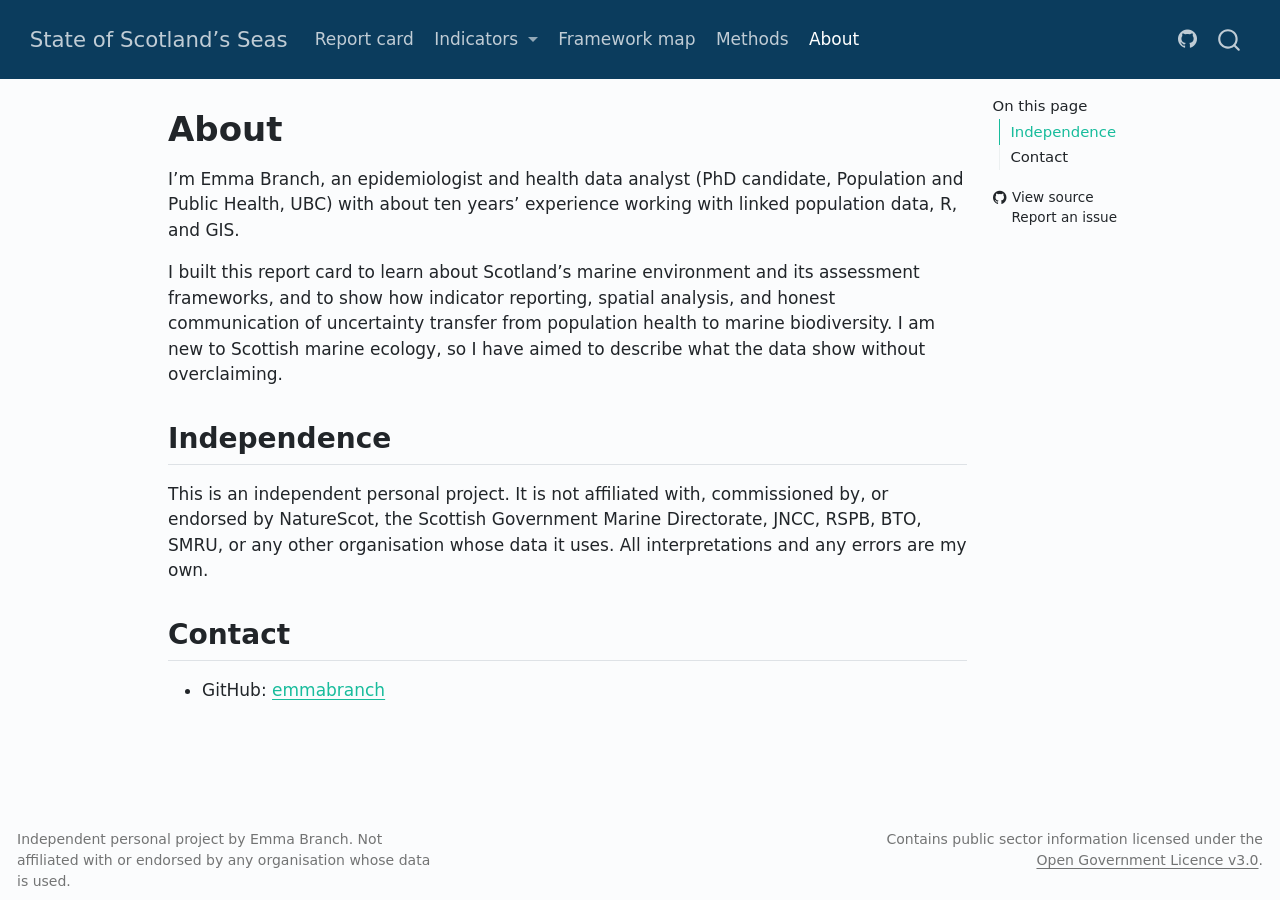
==== about.html @ c6d7379c "Built site for gh-pages" ====
<!DOCTYPE html>
<html xmlns="http://www.w3.org/1999/xhtml" lang="en" xml:lang="en"><head>

<meta charset="utf-8">
<meta name="generator" content="quarto-1.11.9">

<meta name="viewport" content="width=device-width, initial-scale=1.0, user-scalable=yes">


<title>About – State of Scotland’s Seas</title>
<style>
/* Default styles provided by pandoc.
** See https://pandoc.org/MANUAL.html#variables-for-html for config info.
*/
span.smallcaps{font-variant: small-caps;}
div.columns{display: flex; gap: 1.5em;}
div.column{flex: auto;}
@media screen {
div.columns{gap: min(4vw, 1.5em);}
div.column{overflow-x: auto;}
}
div.hanging-indent{margin-left: 1.5em; text-indent: -1.5em;}
ul.task-list{list-style: none;}
ul.task-list li input[type="checkbox"] {
  width: 0.8em;
  margin: 0 0.8em 0.2em -1em; /* quarto-specific, see https://github.com/quarto-dev/quarto-cli/issues/4556 */ 
  vertical-align: middle;
}
</style>


<script src="site_libs/quarto-nav/quarto-nav.js"></script>
<script src="site_libs/quarto-nav/headroom.min.js"></script>
<script src="site_libs/clipboard/clipboard.min.js"></script>
<script src="site_libs/quarto-search/autocomplete.umd.js"></script>
<script src="site_libs/quarto-search/fuse.min.js"></script>
<script src="site_libs/quarto-search/quarto-search.js"></script>
<meta name="quarto:offset" content="./">
<script src="site_libs/quarto-html/quarto.js" type="module"></script>
<script src="site_libs/quarto-html/tabsets/tabsets.js" type="module"></script>
<script src="site_libs/quarto-html/scrollable-regions/scrollable-regions.js" type="module"></script>
<script src="site_libs/quarto-html/popper.min.js"></script>
<script src="site_libs/quarto-html/tippy.umd.min.js"></script>
<script src="site_libs/quarto-html/anchor.min.js"></script>
<link href="site_libs/quarto-html/tippy.css" rel="stylesheet">
<link href="site_libs/quarto-html/quarto-syntax-highlighting-63b5708e65d6cd79cd7618c58d0c21e7.css" rel="stylesheet" id="quarto-text-highlighting-styles">
<script src="site_libs/bootstrap/bootstrap.min.js"></script>
<link href="site_libs/bootstrap/bootstrap-icons.css" rel="stylesheet">
<link href="site_libs/bootstrap/bootstrap-83af075ef87e82be695936d5cdf263b5.min.css" rel="stylesheet" append-hash="true" id="quarto-bootstrap" data-mode="light">
<script id="quarto-search-options" type="application/json">{
  "location": "navbar",
  "copy-button": false,
  "collapse-after": 3,
  "panel-placement": "end",
  "type": "overlay",
  "limit": 50,
  "keyboard-shortcut": [
    "f",
    "/",
    "s"
  ],
  "show-item-context": false,
  "language": {
    "search-no-results-text": "No results",
    "search-matching-documents-text": "matching documents",
    "search-copy-link-title": "Copy link to search",
    "search-hide-matches-text": "Hide additional matches",
    "search-more-match-text": "more match in this document",
    "search-more-matches-text": "more matches in this document",
    "search-clear-button-title": "Clear",
    "search-text-placeholder": "",
    "search-detached-cancel-button-title": "Cancel",
    "search-submit-button-title": "Submit",
    "search-label": "Search"
  }
}</script>
<style>html{ scroll-behavior: smooth; }</style>


<meta property="og:title" content="About – State of Scotland’s Seas">
<meta property="og:description" content="An independent indicator report card for Scotland’s seas, built from open data.">
<meta property="og:site_name" content="State of Scotland’s Seas">
</head>

<body class="nav-fixed quarto-light"><a id="quarto-skip-link" class="visually-hidden-focusable" href="#quarto-document-content">Skip to main content</a>

<div id="quarto-search-results"></div>
  <header id="quarto-header" class="headroom fixed-top">
    <nav class="navbar navbar-expand-lg " data-bs-theme="dark" aria-label="Site">
      <div class="navbar-container container-fluid">
      <div class="navbar-brand-container mx-auto">
    <a class="navbar-brand" href="./index.html">
    <span class="navbar-title">State of Scotland’s Seas</span>
    </a>
  </div>
          <button class="navbar-toggler" type="button" data-bs-toggle="collapse" data-bs-target="#navbarCollapse" aria-controls="navbarCollapse" aria-expanded="false" aria-label="Toggle navigation" onclick="if (window.quartoToggleHeadroom) { window.quartoToggleHeadroom(); }">
  <span class="navbar-toggler-icon"></span>
</button>
          <div class="collapse navbar-collapse" id="navbarCollapse">
            <ul class="navbar-nav navbar-nav-scroll me-auto">
  <li class="nav-item">
    <a class="nav-link" href="./index.html"> 
<span class="menu-text">Report card</span></a>
  </li>  
  <li class="nav-item dropdown ">
    <a class="nav-link dropdown-toggle" href="#" id="nav-menu-indicators" role="link" data-bs-toggle="dropdown" aria-expanded="false">
 <span class="menu-text">Indicators</span>
    </a>
    <ul class="dropdown-menu" aria-labelledby="nav-menu-indicators">    
        <li>
    <a class="dropdown-item" href="./indicators/seabirds.html">
 <span class="dropdown-text">Seabirds after avian flu (deep dive)</span></a>
  </li>  
        <li>
    <a class="dropdown-item" href="./indicators/seals.html">
 <span class="dropdown-text">Seals</span></a>
  </li>  
        <li>
    <a class="dropdown-item" href="./indicators/salmon.html">
 <span class="dropdown-text">Wild salmon</span></a>
  </li>  
        <li>
    <a class="dropdown-item" href="./indicators/sea-temperature.html">
 <span class="dropdown-text">Sea temperature</span></a>
  </li>  
        <li>
    <a class="dropdown-item" href="./indicators/mpas.html">
 <span class="dropdown-text">MPA coverage and 30x30</span></a>
  </li>  
    </ul>
  </li>
  <li class="nav-item">
    <a class="nav-link" href="./framework.html"> 
<span class="menu-text">Framework map</span></a>
  </li>  
  <li class="nav-item">
    <a class="nav-link" href="./methods.html"> 
<span class="menu-text">Methods</span></a>
  </li>  
  <li class="nav-item">
    <a class="nav-link active" href="./about.html" aria-current="page"> 
<span class="menu-text">About</span></a>
  </li>  
</ul>
            <ul class="navbar-nav navbar-nav-scroll ms-auto">
  <li class="nav-item compact">
    <a class="nav-link" href="https://github.com/emmabranch/scotland-seas-indicators"> <i class="bi bi-github" role="img" aria-label="GitHub repository">
</i> 
<span class="menu-text"></span></a>
  </li>  
</ul>
          </div> <!-- /navcollapse -->
            <div class="quarto-navbar-tools">
</div>
            <div id="quarto-search" class="" title="Search"></div>
      </div> <!-- /container-fluid -->
    </nav>
</header>
<!-- content -->
<div id="quarto-content" class="quarto-container page-columns page-rows-contents page-layout-article page-navbar">
<!-- sidebar -->
<!-- margin-sidebar -->
    <div id="quarto-margin-sidebar" class="sidebar margin-sidebar">
        <nav id="TOC" role="doc-toc" aria-labelledby="toc-title" class="toc-active">
    <h2 id="toc-title">On this page</h2>
   
  <ul class="collapse">
  <li><a href="#independence" id="toc-independence" class="nav-link active" data-scroll-target="#independence">Independence</a></li>
  <li><a href="#contact" id="toc-contact" class="nav-link" data-scroll-target="#contact">Contact</a></li>
  </ul>
<div class="toc-actions"><ul class="collapse"><li><a href="https://github.com/emmabranch/scotland-seas-indicators/blob/main/about.qmd" class="toc-action"><i class="bi bi-github"></i>View source</a></li><li><a href="https://github.com/emmabranch/scotland-seas-indicators/issues/new" class="toc-action"><i class="bi empty"></i>Report an issue</a></li></ul></div></nav>
    </div>
<!-- main -->
<main class="content" id="quarto-document-content" tabindex="-1">

<header id="title-block-header" class="quarto-title-block default">
<div class="quarto-title">
<h1 class="title">About</h1>
</div>



<div class="quarto-title-meta">

    
  
    
  </div>
  


</header>


<p>I’m Emma Branch, an epidemiologist and health data analyst (PhD candidate, Population and Public Health, UBC) with about ten years’ experience working with linked population data, R, and GIS.</p>
<p>I built this report card to learn about Scotland’s marine environment and its assessment frameworks, and to show how indicator reporting, spatial analysis, and honest communication of uncertainty transfer from population health to marine biodiversity. I am new to Scottish marine ecology, so I have aimed to describe what the data show without overclaiming.</p>
<section id="independence" class="level2">
<h2 class="anchored" data-anchor-id="independence">Independence</h2>
<p>This is an independent personal project. It is not affiliated with, commissioned by, or endorsed by NatureScot, the Scottish Government Marine Directorate, JNCC, RSPB, BTO, SMRU, or any other organisation whose data it uses. All interpretations and any errors are my own.</p>
</section>
<section id="contact" class="level2">
<h2 class="anchored" data-anchor-id="contact">Contact</h2>
<ul>
<li>GitHub: <a href="https://github.com/emmabranch">emmabranch</a></li>
</ul>


</section>

<a onclick="window.scrollTo(0, 0); return false;" role="button" id="quarto-back-to-top"><i class="bi bi-arrow-up"></i> Back to top</a></main> <!-- /main -->
<script id="quarto-html-after-body" type="application/javascript">
  window.document.addEventListener("DOMContentLoaded", function (event) {
    const icon = "";
    const anchorJS = new window.AnchorJS();
    anchorJS.options = {
      placement: 'right',
      icon: icon
    };
    anchorJS.add('.anchored');
    const isCodeAnnotation = (el) => {
      for (const clz of el.classList) {
        if (clz.startsWith('code-annotation-')) {                     
          return true;
        }
      }
      return false;
    }
    const onCopySuccess = function(e) {
      // button target
      const button = e.trigger;
      // don't keep focus
      button.blur();
      // flash "checked"
      button.classList.add('code-copy-button-checked');
      var currentTitle = button.getAttribute("title");
      button.setAttribute("title", "Copied!");
      let tooltip;
      if (window.bootstrap) {
        button.setAttribute("data-bs-toggle", "tooltip");
        button.setAttribute("data-bs-placement", "left");
        button.setAttribute("data-bs-title", "Copied!");
        tooltip = new bootstrap.Tooltip(button, 
          { trigger: "manual", 
            customClass: "code-copy-button-tooltip",
            offset: [0, -8]});
        tooltip.show();    
      }
      setTimeout(function() {
        if (tooltip) {
          tooltip.hide();
          button.removeAttribute("data-bs-title");
          button.removeAttribute("data-bs-toggle");
          button.removeAttribute("data-bs-placement");
        }
        button.setAttribute("title", currentTitle);
        button.classList.remove('code-copy-button-checked');
      }, 1000);
      // clear code selection
      e.clearSelection();
    }
    const getTextToCopy = function(trigger) {
      const outerScaffold = trigger.parentElement.cloneNode(true);
      const codeEl = outerScaffold.querySelector('code');
      for (const childEl of codeEl.children) {
        if (isCodeAnnotation(childEl)) {
          childEl.remove();
        }
      }
      return codeEl.innerText;
    }
    const clipboard = new window.ClipboardJS('.code-copy-button:not([data-in-quarto-modal])', {
      text: getTextToCopy
    });
    clipboard.on('success', onCopySuccess);
    if (window.document.getElementById('quarto-embedded-source-code-modal')) {
      const clipboardModal = new window.ClipboardJS('.code-copy-button[data-in-quarto-modal]', {
        text: getTextToCopy,
        container: window.document.getElementById('quarto-embedded-source-code-modal')
      });
      clipboardModal.on('success', onCopySuccess);
    }
      var localhostRegex = new RegExp(/^(?:http|https):\/\/localhost\:?[0-9]*\//);
      var mailtoRegex = new RegExp(/^mailto:/);
        var filterRegex = new RegExp("https:\/\/emmabranch\.github\.io\/scotland-seas-indicators");
      const newWindowLabel = "(opens in a new tab)";
      const newWindowNoteId = "quarto-ext-newwindow-label";
      // Links reference one hidden label through aria-describedby, so the
      // announcement never changes their accessible name.
      var describeNewWindow = (link) => {
        if (!window.document.getElementById(newWindowNoteId)) {
          var newWindowNote = window.document.createElement("span");
          newWindowNote.id = newWindowNoteId;
          newWindowNote.hidden = true;
          newWindowNote.textContent = newWindowLabel;
          window.document.body.appendChild(newWindowNote);
        }
        var describedBy = (link.getAttribute("aria-describedby") || "").split(/\s+/).filter(Boolean);
        if (!describedBy.includes(newWindowNoteId)) {
          describedBy.push(newWindowNoteId);
          link.setAttribute("aria-describedby", describedBy.join(" "));
        }
      }
      var isInternal = (href) => {
          return filterRegex.test(href) || localhostRegex.test(href) || mailtoRegex.test(href);
      }
      // Inspect non-navigation links and adorn them if external
      window.quartoDecorateExternalLinks = function (root) {
     var links = (root || window.document).querySelectorAll('a[href]:not(.nav-link):not(.navbar-brand):not(.toc-action):not(.sidebar-link):not(.sidebar-item-toggle):not(.pagination-link):not(.no-external):not([aria-hidden]):not(.dropdown-item):not(.quarto-navigation-tool):not(.about-link)');
      for (var i=0; i<links.length; i++) {
        const link = links[i];
        if (!isInternal(link.href)) {
          // undo the damage that might have been done by quarto-nav.js in the case of
          // links that we want to consider external
          if (link.dataset.originalHref !== undefined) {
            link.href = link.dataset.originalHref;
          }
            // target, if specified
            link.setAttribute("target", "_blank");
            if (link.getAttribute("rel") === null) {
              link.setAttribute("rel", "noopener");
            }
            describeNewWindow(link);
          if (!link.classList.contains('no-external-icon')) {
          }
        }
      }
      };
      window.quartoDecorateExternalLinks(window.document);
    // Esc closes the popup (WCAG 1.4.13) and focus leaving both trigger and
    // popup closes it (WCAG 2.4.11); tippy handles neither for interactive popups.
    const hideOnEscAndFocusOut = {
      name: 'hideOnEscAndFocusOut',
      defaultValue: true,
      fn(instance) {
        const dismiss = () => {
          // A show scheduled by the trigger delay would otherwise reopen it
          instance.clearDelayTimeouts();
          instance.hide();
        };
        const onKeyDown = (event) => {
          if (event.key !== 'Escape') {
            return;
          }
          // Keep Esc from also reaching page handlers (e.g. reveal.js overview),
          // except an open reveal.js slide menu, which Esc should close too.
          // The menu handles keys only when its keyboard option is on.
          const menuHandlesEsc = window.Reveal?.getPlugin?.('menu')?.isOpen() &&
            window.Reveal.getConfig().menu?.keyboard !== false;
          if (!menuHandlesEsc) {
            event.stopPropagation();
          }
          if (instance.popper.contains(window.document.activeElement)) {
            // Disabled while refocusing so the focus trigger does not reopen it
            instance.disable();
            instance.reference.focus();
            instance.enable();
          }
          dismiss();
        };
        const onFocusOut = (event) => {
          const target = event.relatedTarget;
          if (target && !instance.reference.contains(target) &&
              !instance.popper.contains(target)) {
            dismiss();
          }
        };
        // On the trigger too: a click trigger (code-annotations: select) has no
        // blur handling. Attached for the instance's lifetime so leaving the
        // trigger also cancels a show still pending on the trigger delay.
        instance.reference.addEventListener('focusout', onFocusOut);
        return {
          onShow() {
            window.document.addEventListener('keydown', onKeyDown, true);
            instance.popper.addEventListener('focusout', onFocusOut);
          },
          onHide() {
            window.document.removeEventListener('keydown', onKeyDown, true);
            instance.popper.removeEventListener('focusout', onFocusOut);
          },
          onDestroy() {
            instance.reference.removeEventListener('focusout', onFocusOut);
          },
        };
      },
    };
    function tippyHover(el, contentFn, onTriggerFn, onUntriggerFn) {
      const config = {
        allowHTML: true,
        maxWidth: 500,
        delay: 100,
        arrow: false,
        appendTo: function(el) {
            return el.parentElement;
        },
        interactive: true,
        interactiveBorder: 10,
        theme: 'quarto',
        placement: 'bottom-start',
        plugins: [hideOnEscAndFocusOut],
      };
      if (contentFn) {
        config.content = contentFn;
      }
      if (onTriggerFn) {
        config.onTrigger = onTriggerFn;
      }
      if (onUntriggerFn) {
        config.onUntrigger = onUntriggerFn;
      }
      window.tippy(el, config); 
    }
    const noterefs = window.document.querySelectorAll('a[role="doc-noteref"]');
    for (var i=0; i<noterefs.length; i++) {
      const ref = noterefs[i];
      tippyHover(ref, function() {
        // use id or data attribute instead here
        let href = ref.getAttribute('data-footnote-href') || ref.getAttribute('href');
        try { href = new URL(href).hash; } catch {}
        const id = href.replace(/^#\/?/, "");
        const note = window.document.getElementById(id);
        if (note) {
          return note.innerHTML;
        } else {
          return "";
        }
      });
    }
    const xrefs = window.document.querySelectorAll('a.quarto-xref');
    const processXRef = (id, note) => {
      // Strip column container classes
      const stripColumnClz = (el) => {
        el.classList.remove("page-full", "page-columns");
        if (el.children) {
          for (const child of el.children) {
            stripColumnClz(child);
          }
        }
      }
      stripColumnClz(note)
      if (id === null || id.startsWith('sec-')) {
        // Special case sections, only their first couple elements
        const container = document.createElement("div");
        if (note.children && note.children.length > 2) {
          container.appendChild(note.children[0].cloneNode(true));
          for (let i = 1; i < note.children.length; i++) {
            const child = note.children[i];
            if (child.tagName === "P" && child.innerText === "") {
              continue;
            } else {
              container.appendChild(child.cloneNode(true));
              break;
            }
          }
          if (window.Quarto?.typesetMath) {
            window.Quarto.typesetMath(container);
          }
          return container.innerHTML
        } else {
          if (window.Quarto?.typesetMath) {
            window.Quarto.typesetMath(note);
          }
          return note.innerHTML;
        }
      } else {
        // Remove any anchor links if they are present
        const anchorLink = note.querySelector('a.anchorjs-link');
        if (anchorLink) {
          anchorLink.remove();
        }
        if (window.Quarto?.typesetMath) {
          window.Quarto.typesetMath(note);
        }
        if (note.classList.contains("callout")) {
          return note.outerHTML;
        } else {
          return note.innerHTML;
        }
      }
    }
    for (var i=0; i<xrefs.length; i++) {
      const xref = xrefs[i];
      tippyHover(xref, undefined, function(instance) {
        instance.disable();
        let url = xref.getAttribute('href');
        let hash = undefined; 
        if (url.startsWith('#')) {
          hash = url;
        } else {
          try { hash = new URL(url).hash; } catch {}
        }
        if (hash) {
          const id = hash.replace(/^#\/?/, "");
          const note = window.document.getElementById(id);
          if (note !== null) {
            try {
              const html = processXRef(id, note.cloneNode(true));
              instance.setContent(html);
            } finally {
              instance.enable();
              instance.show();
            }
          } else {
            // See if we can fetch this
            fetch(url.split('#')[0])
            .then(res => res.text())
            .then(html => {
              const parser = new DOMParser();
              const htmlDoc = parser.parseFromString(html, "text/html");
              const note = htmlDoc.getElementById(id);
              if (note !== null) {
                const html = processXRef(id, note);
                instance.setContent(html);
              } 
            }).finally(() => {
              instance.enable();
              instance.show();
            });
          }
        } else {
          // See if we can fetch a full url (with no hash to target)
          // This is a special case and we should probably do some content thinning / targeting
          fetch(url)
          .then(res => res.text())
          .then(html => {
            const parser = new DOMParser();
            const htmlDoc = parser.parseFromString(html, "text/html");
            const note = htmlDoc.querySelector('main.content');
            if (note !== null) {
              // This should only happen for chapter cross references
              // (since there is no id in the URL)
              // remove the first header
              if (note.children.length > 0 && note.children[0].tagName === "HEADER") {
                note.children[0].remove();
              }
              const html = processXRef(null, note);
              instance.setContent(html);
            } 
          }).finally(() => {
            instance.enable();
            instance.show();
          });
        }
      }, function(instance) {
      });
    }
        let selectedAnnoteEl;
        const selectorForAnnotation = ( cell, annotation) => {
          let cellAttr = 'data-code-cell="' + cell + '"';
          let lineAttr = 'data-code-annotation="' +  annotation + '"';
          const selector = 'span[' + cellAttr + '][' + lineAttr + ']';
          return selector;
        }
        const selectCodeLines = (annoteEl) => {
          const doc = window.document;
          const targetCell = annoteEl.getAttribute("data-target-cell");
          const targetAnnotation = annoteEl.getAttribute("data-target-annotation");
          const annoteSpan = window.document.querySelector(selectorForAnnotation(targetCell, targetAnnotation));
          const lines = annoteSpan.getAttribute("data-code-lines").split(",");
          const lineIds = lines.map((line) => {
            return targetCell + "-" + line;
          })
          // Each band is positioned against its own containing block, which is
          // not the offsetParent of the lines, so place it from client rects.
          const placeBand = (band, firstEl, lastEl, codeBlock) => {
            const container = band.offsetParent;
            if (container === null) {
              return;
            }
            const containerRect = container.getBoundingClientRect();
            // Reveal.js scales slides with a transform, so convert client
            // pixels back to the CSS pixels of the container.
            const scale = containerRect.height / container.offsetHeight || 1;
            const firstRect = firstEl.getBoundingClientRect();
            const lastRect = lastEl.getBoundingClientRect();
            const top = (firstRect.top - containerRect.top) / scale - container.clientTop + container.scrollTop;
            const height = (lastRect.bottom - firstRect.top) / scale;
            band.style.top = top - 2 + "px";
            band.style.height = height + 4 + "px";
            if (codeBlock) {
              // Without the copy button wrapper, the containing block is wider
              // than the code block, so span the code block explicitly.
              const blockRect = codeBlock.getBoundingClientRect();
              band.style.left = (blockRect.left - containerRect.left) / scale - container.clientLeft + container.scrollLeft + "px";
              band.style.width = blockRect.width / scale + "px";
            }
          };
          if (lineIds.length > 0) {
            const el = window.document.getElementById(lineIds[0]);
            const lastEl = window.document.getElementById(lineIds[lineIds.length - 1]);
            const parent = el.parentElement.parentElement;
            // cook up a div (if necessary) and position it
            let div = window.document.getElementById("code-annotation-line-highlight");
            if (div === null) {
              div = window.document.createElement("div");
              div.setAttribute("id", "code-annotation-line-highlight");
              div.style.position = 'absolute';
              parent.appendChild(div);
            }
            placeBand(div, el, lastEl, parent.closest("div.sourceCode") || parent);
            let gutterDiv = window.document.getElementById("code-annotation-line-highlight-gutter");
            if (gutterDiv === null) {
              gutterDiv = window.document.createElement("div");
              gutterDiv.setAttribute("id", "code-annotation-line-highlight-gutter");
              gutterDiv.style.position = 'absolute';
              const codeCell = window.document.getElementById(targetCell);
              const gutter = codeCell.querySelector('.code-annotation-gutter');
              gutter.appendChild(gutterDiv);
            }
            placeBand(gutterDiv, el, lastEl);
            selectedAnnoteEl = annoteEl;
          }
        };
        const unselectCodeLines = () => {
          const elementsIds = ["code-annotation-line-highlight", "code-annotation-line-highlight-gutter"];
          elementsIds.forEach((elId) => {
            const div = window.document.getElementById(elId);
            if (div) {
              div.remove();
            }
          });
          selectedAnnoteEl = undefined;
        };
          // Handle positioning of the toggle
      window.addEventListener(
        "resize",
        throttle(() => {
          elRect = undefined;
          if (selectedAnnoteEl) {
            selectCodeLines(selectedAnnoteEl);
          }
        }, 10)
      );
      function throttle(fn, ms) {
      let throttle = false;
      let timer;
        return (...args) => {
          if(!throttle) { // first call gets through
              fn.apply(this, args);
              throttle = true;
          } else { // all the others get throttled
              if(timer) clearTimeout(timer); // cancel #2
              timer = setTimeout(() => {
                fn.apply(this, args);
                timer = throttle = false;
              }, ms);
          }
        };
      }
        // Attach click handler to the DT
        const annoteDls = window.document.querySelectorAll('dt[data-target-cell]');
        for (const annoteDlNode of annoteDls) {
          annoteDlNode.addEventListener('click', (event) => {
            const clickedEl = event.target;
            if (clickedEl !== selectedAnnoteEl) {
              unselectCodeLines();
              const activeEl = window.document.querySelector('dt[data-target-cell].code-annotation-active');
              if (activeEl) {
                activeEl.classList.remove('code-annotation-active');
              }
              selectCodeLines(clickedEl);
              clickedEl.classList.add('code-annotation-active');
            } else {
              // Unselect the line
              unselectCodeLines();
              clickedEl.classList.remove('code-annotation-active');
            }
          });
        }
    const findCites = (el) => {
      const parentEl = el.parentElement;
      if (parentEl) {
        const cites = parentEl.dataset.cites;
        if (cites) {
          return {
            el,
            cites: cites.split(' ')
          };
        } else {
          return findCites(el.parentElement)
        }
      } else {
        return undefined;
      }
    };
    var bibliorefs = window.document.querySelectorAll('a[role="doc-biblioref"]');
    for (var i=0; i<bibliorefs.length; i++) {
      const ref = bibliorefs[i];
      const citeInfo = findCites(ref);
      if (citeInfo) {
        tippyHover(citeInfo.el, function() {
          var popup = window.document.createElement('div');
          citeInfo.cites.forEach(function(cite) {
            var citeDiv = window.document.createElement('div');
            citeDiv.classList.add('hanging-indent');
            citeDiv.classList.add('csl-entry');
            var biblioDiv = window.document.getElementById('ref-' + cite);
            if (biblioDiv) {
              citeDiv.innerHTML = biblioDiv.innerHTML;
            }
            popup.appendChild(citeDiv);
          });
          return popup.innerHTML;
        });
      }
    }
  });
  </script>
  <script type="application/javascript">
  window.quartoScrollableRegionsLabels = {"code":"Scrollable code","output":"Scrollable output"};
  </script>
</div> <!-- /content -->
<footer class="footer">
  <div class="nav-footer">
    <div class="nav-footer-left">
<p>Independent personal project by Emma Branch. Not affiliated with or endorsed by any organisation whose data is used.</p>
</div>   
    <div class="nav-footer-center">
      &nbsp;
    <div class="toc-actions d-sm-block d-md-none"><ul><li><a href="https://github.com/emmabranch/scotland-seas-indicators/blob/main/about.qmd" class="toc-action"><i class="bi bi-github"></i>View source</a></li><li><a href="https://github.com/emmabranch/scotland-seas-indicators/issues/new" class="toc-action"><i class="bi empty"></i>Report an issue</a></li></ul></div></div>
    <div class="nav-footer-right">
<p>Contains public sector information licensed under the <a href="https://www.nationalarchives.gov.uk/doc/open-government-licence/version/3/">Open Government Licence v3.0</a>.</p>
</div>
  </div>
</footer>




<script src="site_libs/quarto-html/zenscroll-min.js"></script>
</body></html>
---- site_libs/quarto-html/tippy.css ----
.tippy-box[data-animation=fade][data-state=hidden]{opacity:0}[data-tippy-root]{max-width:calc(100vw - 10px)}.tippy-box{position:relative;background-color:#333;color:#fff;border-radius:4px;font-size:14px;line-height:1.4;white-space:normal;outline:0;transition-property:transform,visibility,opacity}.tippy-box[data-placement^=top]>.tippy-arrow{bottom:0}.tippy-box[data-placement^=top]>.tippy-arrow:before{bottom:-7px;left:0;border-width:8px 8px 0;border-top-color:initial;transform-origin:center top}.tippy-box[data-placement^=bottom]>.tippy-arrow{top:0}.tippy-box[data-placement^=bottom]>.tippy-arrow:before{top:-7px;left:0;border-width:0 8px 8px;border-bottom-color:initial;transform-origin:center bottom}.tippy-box[data-placement^=left]>.tippy-arrow{right:0}.tippy-box[data-placement^=left]>.tippy-arrow:before{border-width:8px 0 8px 8px;border-left-color:initial;right:-7px;transform-origin:center left}.tippy-box[data-placement^=right]>.tippy-arrow{left:0}.tippy-box[data-placement^=right]>.tippy-arrow:before{left:-7px;border-width:8px 8px 8px 0;border-right-color:initial;transform-origin:center right}.tippy-box[data-inertia][data-state=visible]{transition-timing-function:cubic-bezier(.54,1.5,.38,1.11)}.tippy-arrow{width:16px;height:16px;color:#333}.tippy-arrow:before{content:"";position:absolute;border-color:transparent;border-style:solid}.tippy-content{position:relative;padding:5px 9px;z-index:1}
---- site_libs/quarto-html/quarto-syntax-highlighting-63b5708e65d6cd79cd7618c58d0c21e7.css ----
/* quarto syntax highlight colors */
:root {
  --quarto-hl-ot-color: #003B4F;
  --quarto-hl-at-color: #657422;
  --quarto-hl-ss-color: #20794D;
  --quarto-hl-an-color: #5E5E5E;
  --quarto-hl-fu-color: #4758AB;
  --quarto-hl-st-color: #20794D;
  --quarto-hl-cf-color: #003B4F;
  --quarto-hl-op-color: #5E5E5E;
  --quarto-hl-er-color: #AD0000;
  --quarto-hl-bn-color: #AD0000;
  --quarto-hl-al-color: #AD0000;
  --quarto-hl-va-color: #111111;
  --quarto-hl-bu-color: inherit;
  --quarto-hl-ex-color: inherit;
  --quarto-hl-pp-color: #AD0000;
  --quarto-hl-in-color: #5E5E5E;
  --quarto-hl-vs-color: #20794D;
  --quarto-hl-wa-color: #5E5E5E;
  --quarto-hl-do-color: #5E5E5E;
  --quarto-hl-im-color: #00769E;
  --quarto-hl-ch-color: #20794D;
  --quarto-hl-dt-color: #AD0000;
  --quarto-hl-fl-color: #AD0000;
  --quarto-hl-co-color: #5E5E5E;
  --quarto-hl-cv-color: #5E5E5E;
  --quarto-hl-cn-color: #8f5902;
  --quarto-hl-sc-color: #5E5E5E;
  --quarto-hl-dv-color: #AD0000;
  --quarto-hl-kw-color: #003B4F;
}

/* other quarto variables */
:root {
  --quarto-font-monospace: SFMono-Regular, Menlo, Monaco, Consolas, "Liberation Mono", "Courier New", monospace;
}

/* syntax highlight based on Pandoc's rules */
pre > code.sourceCode > span {
  color: #003B4F;
}

code.sourceCode > span {
  color: #003B4F;
}

div.sourceCode,
div.sourceCode pre.sourceCode {
  color: #003B4F;
}

/* Normal */
code span {
  color: #003B4F;
}

/* Alert */
code span.al {
  color: #AD0000;
  font-style: inherit;
}

/* Annotation */
code span.an {
  color: #5E5E5E;
  font-style: inherit;
}

/* Attribute */
code span.at {
  color: #657422;
  font-style: inherit;
}

/* BaseN */
code span.bn {
  color: #AD0000;
  font-style: inherit;
}

/* BuiltIn */
code span.bu {
  font-style: inherit;
}

/* ControlFlow */
code span.cf {
  color: #003B4F;
  font-weight: bold;
  font-style: inherit;
}

/* Char */
code span.ch {
  color: #20794D;
  font-style: inherit;
}

/* Constant */
code span.cn {
  color: #8f5902;
  font-style: inherit;
}

/* Comment */
code span.co {
  color: #5E5E5E;
  font-style: inherit;
}

/* CommentVar */
code span.cv {
  color: #5E5E5E;
  font-style: italic;
}

/* Documentation */
code span.do {
  color: #5E5E5E;
  font-style: italic;
}

/* DataType */
code span.dt {
  color: #AD0000;
  font-style: inherit;
}

/* DecVal */
code span.dv {
  color: #AD0000;
  font-style: inherit;
}

/* Error */
code span.er {
  color: #AD0000;
  font-style: inherit;
}

/* Extension */
code span.ex {
  font-style: inherit;
}

/* Float */
code span.fl {
  color: #AD0000;
  font-style: inherit;
}

/* Function */
code span.fu {
  color: #4758AB;
  font-style: inherit;
}

/* Import */
code span.im {
  color: #00769E;
  font-style: inherit;
}

/* Information */
code span.in {
  color: #5E5E5E;
  font-style: inherit;
}

/* Keyword */
code span.kw {
  color: #003B4F;
  font-weight: bold;
  font-style: inherit;
}

/* Operator */
code span.op {
  color: #5E5E5E;
  font-style: inherit;
}

/* Other */
code span.ot {
  color: #003B4F;
  font-style: inherit;
}

/* Preprocessor */
code span.pp {
  color: #AD0000;
  font-style: inherit;
}

/* SpecialChar */
code span.sc {
  color: #5E5E5E;
  font-style: inherit;
}

/* SpecialString */
code span.ss {
  color: #20794D;
  font-style: inherit;
}

/* String */
code span.st {
  color: #20794D;
  font-style: inherit;
}

/* Variable */
code span.va {
  color: #111111;
  font-style: inherit;
}

/* VerbatimString */
code span.vs {
  color: #20794D;
  font-style: inherit;
}

/* Warning */
code span.wa {
  color: #5E5E5E;
  font-style: italic;
}

.prevent-inlining {
  content: "</";
}

/*# sourceMappingURL=054cc16b9e9817627be6994582d2ffb5.css.map */
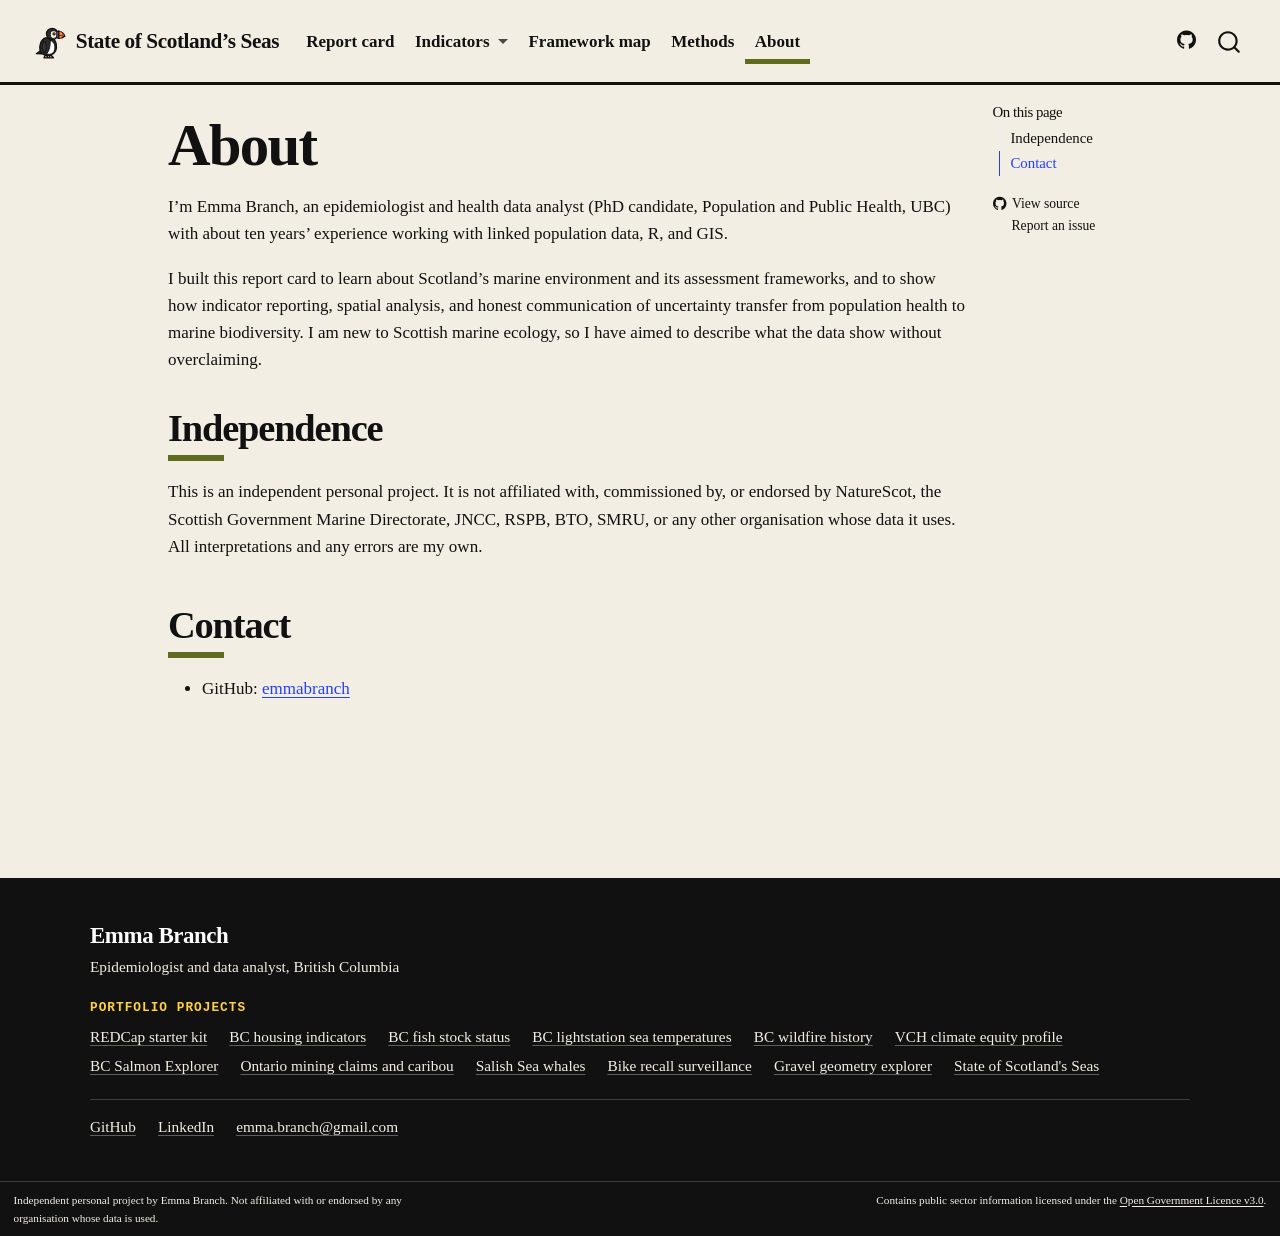
==== commit 2bf7a52e: "Built site for gh-pages" ====
--- a/about.html
+++ b/about.html
@@ -36,6 +36,7 @@
 <script src="site_libs/quarto-search/fuse.min.js"></script>
 <script src="site_libs/quarto-search/quarto-search.js"></script>
 <meta name="quarto:offset" content="./">
+<link href="./images/favicon.png" rel="icon" type="image/png">
 <script src="site_libs/quarto-html/quarto.js" type="module"></script>
 <script src="site_libs/quarto-html/tabsets/tabsets.js" type="module"></script>
 <script src="site_libs/quarto-html/scrollable-regions/scrollable-regions.js" type="module"></script>
@@ -43,10 +44,14 @@
 <script src="site_libs/quarto-html/tippy.umd.min.js"></script>
 <script src="site_libs/quarto-html/anchor.min.js"></script>
 <link href="site_libs/quarto-html/tippy.css" rel="stylesheet">
-<link href="site_libs/quarto-html/quarto-syntax-highlighting-63b5708e65d6cd79cd7618c58d0c21e7.css" rel="stylesheet" id="quarto-text-highlighting-styles">
+<link href="site_libs/quarto-html/quarto-syntax-highlighting-06df27c8158acedd5d263560cd4ba62e.css" rel="stylesheet" class="quarto-color-scheme" id="quarto-text-highlighting-styles">
+<link href="site_libs/quarto-html/quarto-syntax-highlighting-dark-07e23dae4c3757ea2bcd5d8a79ca1ee5.css" rel="stylesheet" class="quarto-color-scheme quarto-color-alternate" id="quarto-text-highlighting-styles">
+<link href="site_libs/quarto-html/quarto-syntax-highlighting-06df27c8158acedd5d263560cd4ba62e.css" rel="stylesheet" class="quarto-color-scheme-extra" id="quarto-text-highlighting-styles">
 <script src="site_libs/bootstrap/bootstrap.min.js"></script>
 <link href="site_libs/bootstrap/bootstrap-icons.css" rel="stylesheet">
-<link href="site_libs/bootstrap/bootstrap-83af075ef87e82be695936d5cdf263b5.min.css" rel="stylesheet" append-hash="true" id="quarto-bootstrap" data-mode="light">
+<link href="site_libs/bootstrap/bootstrap-646fb0223a8783aa45ebb05f2837dc05.min.css" rel="stylesheet" append-hash="true" class="quarto-color-scheme" id="quarto-bootstrap" data-mode="light">
+<link href="site_libs/bootstrap/bootstrap-dark-37dc364990e45e0e0a51f37c552e62ef.min.css" rel="stylesheet" append-hash="true" class="quarto-color-scheme quarto-color-alternate" id="quarto-bootstrap" data-mode="light">
+<link href="site_libs/bootstrap/bootstrap-646fb0223a8783aa45ebb05f2837dc05.min.css" rel="stylesheet" append-hash="true" class="quarto-color-scheme-extra" id="quarto-bootstrap" data-mode="light">
 <script id="quarto-search-options" type="application/json">{
   "location": "navbar",
   "copy-button": false,
@@ -89,6 +94,10 @@
     <nav class="navbar navbar-expand-lg " data-bs-theme="dark" aria-label="Site">
       <div class="navbar-container container-fluid">
       <div class="navbar-brand-container mx-auto">
+    <a href="./index.html" class="navbar-brand navbar-brand-logo">
+    <img src="./images/motif.svg" alt="" class="navbar-logo light-content">
+    <img src="./images/motif.svg" alt="" class="navbar-logo dark-content">
+    </a>
     <a class="navbar-brand" href="./index.html">
     <span class="navbar-title">State of Scotland’s Seas</span>
     </a>
@@ -110,6 +119,10 @@
         <li>
     <a class="dropdown-item" href="./indicators/seabirds.html">
  <span class="dropdown-text">Seabirds after avian flu (deep dive)</span></a>
+  </li>  
+        <li>
+    <a class="dropdown-item" href="./indicators/seabird-story.html">
+ <span class="dropdown-text">↳ The outbreak, colony by colony (story)</span></a>
   </li>  
         <li>
     <a class="dropdown-item" href="./indicators/seals.html">
@@ -207,7 +220,83 @@
 
 </section>
 
-<a onclick="window.scrollTo(0, 0); return false;" role="button" id="quarto-back-to-top"><i class="bi bi-arrow-up"></i> Back to top</a></main> <!-- /main -->
+</main> <!-- /main -->
+<!-- Shared portfolio footer. Master copy: /Users/ecox/projects/_brand-kit/footer.html -->
+<footer class="eb-footer" role="contentinfo">
+  <div class="eb-footer-inner">
+    <div class="eb-footer-name">Emma Branch</div>
+    <div class="eb-footer-tag">Epidemiologist and data analyst, British Columbia</div>
+    <div class="eb-footer-heading">Portfolio projects</div>
+    <nav class="eb-footer-projects" aria-label="Portfolio projects">
+      <a href="https://emmabranch.github.io/redcap-starter-kit/">REDCap starter kit</a>
+      <a href="https://emmabranch.github.io/bc-housing-indicators/">BC housing indicators</a>
+      <a href="https://emmabranch.github.io/bc-fish-stock-status/">BC fish stock status</a>
+      <a href="https://emmabranch.github.io/bc-lightstation-qc/">BC lightstation sea temperatures</a>
+      <a href="https://emmabranch.github.io/bc-wildfire-bigquery/">BC wildfire history</a>
+      <a href="https://emmabranch.github.io/vch-climate-equity-profile/">VCH climate equity profile</a>
+      <a href="https://emmabranch.shinyapps.io/bc-salmon-explorer">BC Salmon Explorer</a>
+      <a href="https://emmabranch.github.io/ontario-claims-caribou/">Ontario mining claims and caribou</a>
+      <a href="https://emmabranch.github.io/salish-sea-whales/">Salish Sea whales</a>
+      <a href="https://emmabranch.github.io/bike-recall-surveillance/">Bike recall surveillance</a>
+      <a href="https://emmabranch.github.io/gravel-geometry/">Gravel geometry explorer</a>
+      <a href="https://emmabranch.github.io/scotland-seas-indicators/">State of Scotland's Seas</a>
+    </nav>
+    <div class="eb-footer-contact">
+      <a href="https://github.com/emmabranch">GitHub</a>
+      <a href="https://www.linkedin.com/in/embranch/">LinkedIn</a>
+      <a href="mailto:emma.branch@gmail.com">emma.branch@gmail.com</a>
+    </div>
+  </div>
+</footer>
+<script>
+  /* Quarto places included HTML inside the page layout. Move the top bar
+     and footer to the edges of the page so they span the full width. */
+  document.addEventListener("DOMContentLoaded", function () {
+    var bar = document.querySelector(".eb-topbar");
+    if (bar) document.body.insertBefore(bar, document.body.firstChild);
+    /* Optional hero for single-page reports (report-hero.html): put it
+       straight after the top bar, above the report itself. */
+    var rhero = document.querySelector(".eb-report-hero");
+    if (rhero) {
+      if (bar) bar.parentNode.insertBefore(rhero, bar.nextSibling);
+      else document.body.insertBefore(rhero, document.body.firstChild);
+      document.body.classList.add("has-report-hero");
+      /* The report card is lifted over the hero, which makes each section's
+         offsetTop relative to the card instead of the page. Quarto's table of
+         contents reads offsetTop, so give each section its true page position. */
+      document.querySelectorAll("main.content section[id]").forEach(function (sec) {
+        Object.defineProperty(sec, "offsetTop", {
+          configurable: true,
+          get: function () { return this.getBoundingClientRect().top + window.scrollY; }
+        });
+      });
+      /* Optional background stripes drawn by R inside the report
+         (a div with class "eb-hero-stripes"): move them into the hero. */
+      var stripes = document.querySelector(".eb-hero-stripes");
+      if (stripes) { stripes.classList.add("hero-bg"); rhero.insertBefore(stripes, rhero.firstChild); }
+    }
+    var foot = document.querySelector(".eb-footer");
+    if (foot) {
+      /* On websites, put it just above Quarto's own footer (which holds the
+         project disclaimer); otherwise at the very end of the page. */
+      var qfoot = document.querySelector("footer.footer");
+      if (qfoot) qfoot.parentNode.insertBefore(foot, qfoot);
+      else document.body.appendChild(foot);
+    }
+    /* On phones, close the navbar menu after a link is tapped. Links to a
+       section of the same page don't reload it, so the menu would stay open. */
+    document.querySelectorAll(".navbar-collapse .nav-link:not(.dropdown-toggle)").forEach(function (link) {
+      link.addEventListener("click", function () {
+        var menu = document.querySelector(".navbar-collapse.show");
+        if (menu && window.bootstrap) window.bootstrap.Collapse.getOrCreateInstance(menu).hide();
+      });
+    });
+    /* Hide Quarto's empty footer columns so they don't add space on phones */
+    document.querySelectorAll(".nav-footer-left, .nav-footer-right").forEach(function (el) {
+      if (!el.children.length && !el.textContent.replace(/[\s\u00a0]/g, "")) el.style.display = "none";
+    });
+  });
+</script>
 <script id="quarto-html-after-body" type="application/javascript">
   window.document.addEventListener("DOMContentLoaded", function (event) {
     const icon = "";
--- a/site_libs/quarto-html/quarto-syntax-highlighting-06df27c8158acedd5d263560cd4ba62e.css
+++ b/site_libs/quarto-html/quarto-syntax-highlighting-06df27c8158acedd5d263560cd4ba62e.css
@@ -0,0 +1,236 @@
+/* quarto syntax highlight colors */
+:root {
+  --quarto-hl-ot-color: #003B4F;
+  --quarto-hl-at-color: #657422;
+  --quarto-hl-ss-color: #20794D;
+  --quarto-hl-an-color: #5E5E5E;
+  --quarto-hl-fu-color: #4758AB;
+  --quarto-hl-st-color: #20794D;
+  --quarto-hl-cf-color: #003B4F;
+  --quarto-hl-op-color: #5E5E5E;
+  --quarto-hl-er-color: #AD0000;
+  --quarto-hl-bn-color: #AD0000;
+  --quarto-hl-al-color: #AD0000;
+  --quarto-hl-va-color: #111111;
+  --quarto-hl-bu-color: inherit;
+  --quarto-hl-ex-color: inherit;
+  --quarto-hl-pp-color: #AD0000;
+  --quarto-hl-in-color: #5E5E5E;
+  --quarto-hl-vs-color: #20794D;
+  --quarto-hl-wa-color: #5E5E5E;
+  --quarto-hl-do-color: #5E5E5E;
+  --quarto-hl-im-color: #00769E;
+  --quarto-hl-ch-color: #20794D;
+  --quarto-hl-dt-color: #AD0000;
+  --quarto-hl-fl-color: #AD0000;
+  --quarto-hl-co-color: #5E5E5E;
+  --quarto-hl-cv-color: #5E5E5E;
+  --quarto-hl-cn-color: #8f5902;
+  --quarto-hl-sc-color: #5E5E5E;
+  --quarto-hl-dv-color: #AD0000;
+  --quarto-hl-kw-color: #003B4F;
+}
+
+/* other quarto variables */
+:root {
+  --quarto-font-monospace: "Space Mono";
+}
+
+/* syntax highlight based on Pandoc's rules */
+pre > code.sourceCode > span {
+  color: #003B4F;
+}
+
+code.sourceCode > span {
+  color: #003B4F;
+}
+
+div.sourceCode,
+div.sourceCode pre.sourceCode {
+  color: #003B4F;
+}
+
+/* Normal */
+code span {
+  color: #003B4F;
+}
+
+/* Alert */
+code span.al {
+  color: #AD0000;
+  font-style: inherit;
+}
+
+/* Annotation */
+code span.an {
+  color: #5E5E5E;
+  font-style: inherit;
+}
+
+/* Attribute */
+code span.at {
+  color: #657422;
+  font-style: inherit;
+}
+
+/* BaseN */
+code span.bn {
+  color: #AD0000;
+  font-style: inherit;
+}
+
+/* BuiltIn */
+code span.bu {
+  font-style: inherit;
+}
+
+/* ControlFlow */
+code span.cf {
+  color: #003B4F;
+  font-weight: bold;
+  font-style: inherit;
+}
+
+/* Char */
+code span.ch {
+  color: #20794D;
+  font-style: inherit;
+}
+
+/* Constant */
+code span.cn {
+  color: #8f5902;
+  font-style: inherit;
+}
+
+/* Comment */
+code span.co {
+  color: #5E5E5E;
+  font-style: inherit;
+}
+
+/* CommentVar */
+code span.cv {
+  color: #5E5E5E;
+  font-style: italic;
+}
+
+/* Documentation */
+code span.do {
+  color: #5E5E5E;
+  font-style: italic;
+}
+
+/* DataType */
+code span.dt {
+  color: #AD0000;
+  font-style: inherit;
+}
+
+/* DecVal */
+code span.dv {
+  color: #AD0000;
+  font-style: inherit;
+}
+
+/* Error */
+code span.er {
+  color: #AD0000;
+  font-style: inherit;
+}
+
+/* Extension */
+code span.ex {
+  font-style: inherit;
+}
+
+/* Float */
+code span.fl {
+  color: #AD0000;
+  font-style: inherit;
+}
+
+/* Function */
+code span.fu {
+  color: #4758AB;
+  font-style: inherit;
+}
+
+/* Import */
+code span.im {
+  color: #00769E;
+  font-style: inherit;
+}
+
+/* Information */
+code span.in {
+  color: #5E5E5E;
+  font-style: inherit;
+}
+
+/* Keyword */
+code span.kw {
+  color: #003B4F;
+  font-weight: bold;
+  font-style: inherit;
+}
+
+/* Operator */
+code span.op {
+  color: #5E5E5E;
+  font-style: inherit;
+}
+
+/* Other */
+code span.ot {
+  color: #003B4F;
+  font-style: inherit;
+}
+
+/* Preprocessor */
+code span.pp {
+  color: #AD0000;
+  font-style: inherit;
+}
+
+/* SpecialChar */
+code span.sc {
+  color: #5E5E5E;
+  font-style: inherit;
+}
+
+/* SpecialString */
+code span.ss {
+  color: #20794D;
+  font-style: inherit;
+}
+
+/* String */
+code span.st {
+  color: #20794D;
+  font-style: inherit;
+}
+
+/* Variable */
+code span.va {
+  color: #111111;
+  font-style: inherit;
+}
+
+/* VerbatimString */
+code span.vs {
+  color: #20794D;
+  font-style: inherit;
+}
+
+/* Warning */
+code span.wa {
+  color: #5E5E5E;
+  font-style: italic;
+}
+
+.prevent-inlining {
+  content: "</";
+}
+
+/*# sourceMappingURL=2a093eb6cdbb5c6c673d89a5b4a1d6cd.css.map */
--- a/site_libs/quarto-html/quarto-syntax-highlighting-dark-07e23dae4c3757ea2bcd5d8a79ca1ee5.css
+++ b/site_libs/quarto-html/quarto-syntax-highlighting-dark-07e23dae4c3757ea2bcd5d8a79ca1ee5.css
@@ -0,0 +1,219 @@
+/* quarto syntax highlight colors */
+:root {
+  --quarto-hl-al-color: #f07178;
+  --quarto-hl-an-color: #d4d0ab;
+  --quarto-hl-at-color: #00e0e0;
+  --quarto-hl-bn-color: #d4d0ab;
+  --quarto-hl-bu-color: #abe338;
+  --quarto-hl-ch-color: #abe338;
+  --quarto-hl-co-color: #f8f8f2;
+  --quarto-hl-cv-color: #ffd700;
+  --quarto-hl-cn-color: #ffd700;
+  --quarto-hl-cf-color: #ffa07a;
+  --quarto-hl-dt-color: #ffa07a;
+  --quarto-hl-dv-color: #d4d0ab;
+  --quarto-hl-do-color: #f8f8f2;
+  --quarto-hl-er-color: #f07178;
+  --quarto-hl-ex-color: #00e0e0;
+  --quarto-hl-fl-color: #d4d0ab;
+  --quarto-hl-fu-color: #ffa07a;
+  --quarto-hl-im-color: #abe338;
+  --quarto-hl-in-color: #d4d0ab;
+  --quarto-hl-kw-color: #ffa07a;
+  --quarto-hl-op-color: #ffa07a;
+  --quarto-hl-ot-color: #00e0e0;
+  --quarto-hl-pp-color: #dcc6e0;
+  --quarto-hl-re-color: #00e0e0;
+  --quarto-hl-sc-color: #abe338;
+  --quarto-hl-ss-color: #abe338;
+  --quarto-hl-st-color: #abe338;
+  --quarto-hl-va-color: #00e0e0;
+  --quarto-hl-vs-color: #abe338;
+  --quarto-hl-wa-color: #dcc6e0;
+}
+
+/* other quarto variables */
+:root {
+  --quarto-font-monospace: "Space Mono";
+}
+
+/* syntax highlight based on Pandoc's rules */
+pre > code.sourceCode > span {
+  color: #f8f8f2;
+}
+
+code.sourceCode > span {
+  color: #f8f8f2;
+}
+
+div.sourceCode,
+div.sourceCode pre.sourceCode {
+  color: #f8f8f2;
+}
+
+/* Normal */
+code span {
+  color: #f8f8f2;
+}
+
+/* Alert */
+code span.al {
+  color: #f07178;
+}
+
+/* Annotation */
+code span.an {
+  color: #d4d0ab;
+}
+
+/* Attribute */
+code span.at {
+  color: #00e0e0;
+}
+
+/* BaseN */
+code span.bn {
+  color: #d4d0ab;
+}
+
+/* BuiltIn */
+code span.bu {
+  color: #abe338;
+}
+
+/* ControlFlow */
+code span.cf {
+  font-weight: bold;
+  color: #ffa07a;
+}
+
+/* Char */
+code span.ch {
+  color: #abe338;
+}
+
+/* Constant */
+code span.cn {
+  color: #ffd700;
+}
+
+/* Comment */
+code span.co {
+  font-style: italic;
+  color: #f8f8f2;
+}
+
+/* CommentVar */
+code span.cv {
+  color: #ffd700;
+}
+
+/* Documentation */
+code span.do {
+  color: #f8f8f2;
+}
+
+/* DataType */
+code span.dt {
+  color: #ffa07a;
+}
+
+/* DecVal */
+code span.dv {
+  color: #d4d0ab;
+}
+
+/* Error */
+code span.er {
+  color: #f07178;
+  text-decoration: underline;
+}
+
+/* Extension */
+code span.ex {
+  font-weight: bold;
+  color: #00e0e0;
+}
+
+/* Float */
+code span.fl {
+  color: #d4d0ab;
+}
+
+/* Function */
+code span.fu {
+  color: #ffa07a;
+}
+
+/* Import */
+code span.im {
+  color: #abe338;
+}
+
+/* Information */
+code span.in {
+  color: #d4d0ab;
+}
+
+/* Keyword */
+code span.kw {
+  font-weight: bold;
+  color: #ffa07a;
+}
+
+/* Operator */
+code span.op {
+  color: #ffa07a;
+}
+
+/* Other */
+code span.ot {
+  color: #00e0e0;
+}
+
+/* Preprocessor */
+code span.pp {
+  color: #dcc6e0;
+}
+
+/* RegionMarker */
+code span.re {
+  background-color: #f8f8f2;
+  color: #00e0e0;
+}
+
+/* SpecialChar */
+code span.sc {
+  color: #abe338;
+}
+
+/* SpecialString */
+code span.ss {
+  color: #abe338;
+}
+
+/* String */
+code span.st {
+  color: #abe338;
+}
+
+/* Variable */
+code span.va {
+  color: #00e0e0;
+}
+
+/* VerbatimString */
+code span.vs {
+  color: #abe338;
+}
+
+/* Warning */
+code span.wa {
+  color: #dcc6e0;
+}
+
+.prevent-inlining {
+  content: "</";
+}
+
+/*# sourceMappingURL=e473a0e6814d218c1ffd6fdf0954c491.css.map */
--- a/site_libs/quarto-html/quarto-syntax-highlighting-06df27c8158acedd5d263560cd4ba62e.css
+++ b/site_libs/quarto-html/quarto-syntax-highlighting-06df27c8158acedd5d263560cd4ba62e.css
@@ -0,0 +1,236 @@
+/* quarto syntax highlight colors */
+:root {
+  --quarto-hl-ot-color: #003B4F;
+  --quarto-hl-at-color: #657422;
+  --quarto-hl-ss-color: #20794D;
+  --quarto-hl-an-color: #5E5E5E;
+  --quarto-hl-fu-color: #4758AB;
+  --quarto-hl-st-color: #20794D;
+  --quarto-hl-cf-color: #003B4F;
+  --quarto-hl-op-color: #5E5E5E;
+  --quarto-hl-er-color: #AD0000;
+  --quarto-hl-bn-color: #AD0000;
+  --quarto-hl-al-color: #AD0000;
+  --quarto-hl-va-color: #111111;
+  --quarto-hl-bu-color: inherit;
+  --quarto-hl-ex-color: inherit;
+  --quarto-hl-pp-color: #AD0000;
+  --quarto-hl-in-color: #5E5E5E;
+  --quarto-hl-vs-color: #20794D;
+  --quarto-hl-wa-color: #5E5E5E;
+  --quarto-hl-do-color: #5E5E5E;
+  --quarto-hl-im-color: #00769E;
+  --quarto-hl-ch-color: #20794D;
+  --quarto-hl-dt-color: #AD0000;
+  --quarto-hl-fl-color: #AD0000;
+  --quarto-hl-co-color: #5E5E5E;
+  --quarto-hl-cv-color: #5E5E5E;
+  --quarto-hl-cn-color: #8f5902;
+  --quarto-hl-sc-color: #5E5E5E;
+  --quarto-hl-dv-color: #AD0000;
+  --quarto-hl-kw-color: #003B4F;
+}
+
+/* other quarto variables */
+:root {
+  --quarto-font-monospace: "Space Mono";
+}
+
+/* syntax highlight based on Pandoc's rules */
+pre > code.sourceCode > span {
+  color: #003B4F;
+}
+
+code.sourceCode > span {
+  color: #003B4F;
+}
+
+div.sourceCode,
+div.sourceCode pre.sourceCode {
+  color: #003B4F;
+}
+
+/* Normal */
+code span {
+  color: #003B4F;
+}
+
+/* Alert */
+code span.al {
+  color: #AD0000;
+  font-style: inherit;
+}
+
+/* Annotation */
+code span.an {
+  color: #5E5E5E;
+  font-style: inherit;
+}
+
+/* Attribute */
+code span.at {
+  color: #657422;
+  font-style: inherit;
+}
+
+/* BaseN */
+code span.bn {
+  color: #AD0000;
+  font-style: inherit;
+}
+
+/* BuiltIn */
+code span.bu {
+  font-style: inherit;
+}
+
+/* ControlFlow */
+code span.cf {
+  color: #003B4F;
+  font-weight: bold;
+  font-style: inherit;
+}
+
+/* Char */
+code span.ch {
+  color: #20794D;
+  font-style: inherit;
+}
+
+/* Constant */
+code span.cn {
+  color: #8f5902;
+  font-style: inherit;
+}
+
+/* Comment */
+code span.co {
+  color: #5E5E5E;
+  font-style: inherit;
+}
+
+/* CommentVar */
+code span.cv {
+  color: #5E5E5E;
+  font-style: italic;
+}
+
+/* Documentation */
+code span.do {
+  color: #5E5E5E;
+  font-style: italic;
+}
+
+/* DataType */
+code span.dt {
+  color: #AD0000;
+  font-style: inherit;
+}
+
+/* DecVal */
+code span.dv {
+  color: #AD0000;
+  font-style: inherit;
+}
+
+/* Error */
+code span.er {
+  color: #AD0000;
+  font-style: inherit;
+}
+
+/* Extension */
+code span.ex {
+  font-style: inherit;
+}
+
+/* Float */
+code span.fl {
+  color: #AD0000;
+  font-style: inherit;
+}
+
+/* Function */
+code span.fu {
+  color: #4758AB;
+  font-style: inherit;
+}
+
+/* Import */
+code span.im {
+  color: #00769E;
+  font-style: inherit;
+}
+
+/* Information */
+code span.in {
+  color: #5E5E5E;
+  font-style: inherit;
+}
+
+/* Keyword */
+code span.kw {
+  color: #003B4F;
+  font-weight: bold;
+  font-style: inherit;
+}
+
+/* Operator */
+code span.op {
+  color: #5E5E5E;
+  font-style: inherit;
+}
+
+/* Other */
+code span.ot {
+  color: #003B4F;
+  font-style: inherit;
+}
+
+/* Preprocessor */
+code span.pp {
+  color: #AD0000;
+  font-style: inherit;
+}
+
+/* SpecialChar */
+code span.sc {
+  color: #5E5E5E;
+  font-style: inherit;
+}
+
+/* SpecialString */
+code span.ss {
+  color: #20794D;
+  font-style: inherit;
+}
+
+/* String */
+code span.st {
+  color: #20794D;
+  font-style: inherit;
+}
+
+/* Variable */
+code span.va {
+  color: #111111;
+  font-style: inherit;
+}
+
+/* VerbatimString */
+code span.vs {
+  color: #20794D;
+  font-style: inherit;
+}
+
+/* Warning */
+code span.wa {
+  color: #5E5E5E;
+  font-style: italic;
+}
+
+.prevent-inlining {
+  content: "</";
+}
+
+/*# sourceMappingURL=2a093eb6cdbb5c6c673d89a5b4a1d6cd.css.map */
